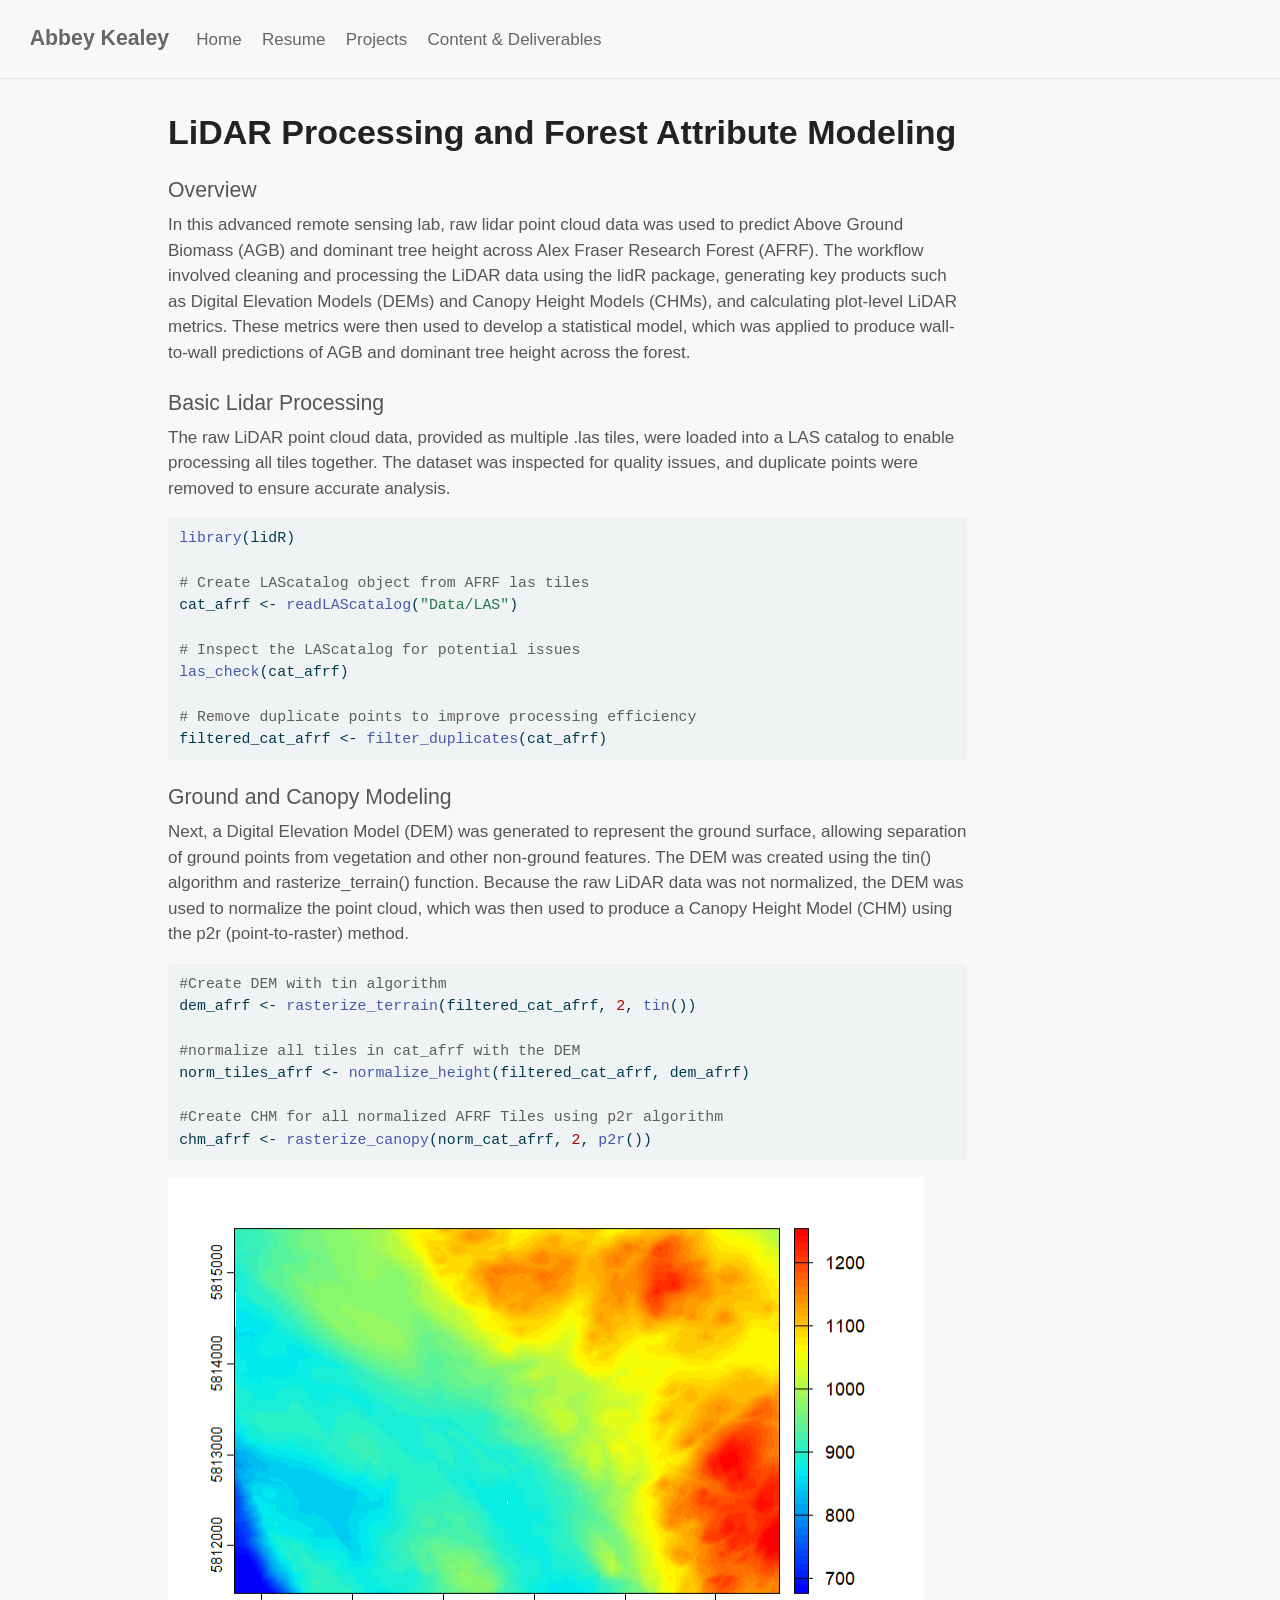
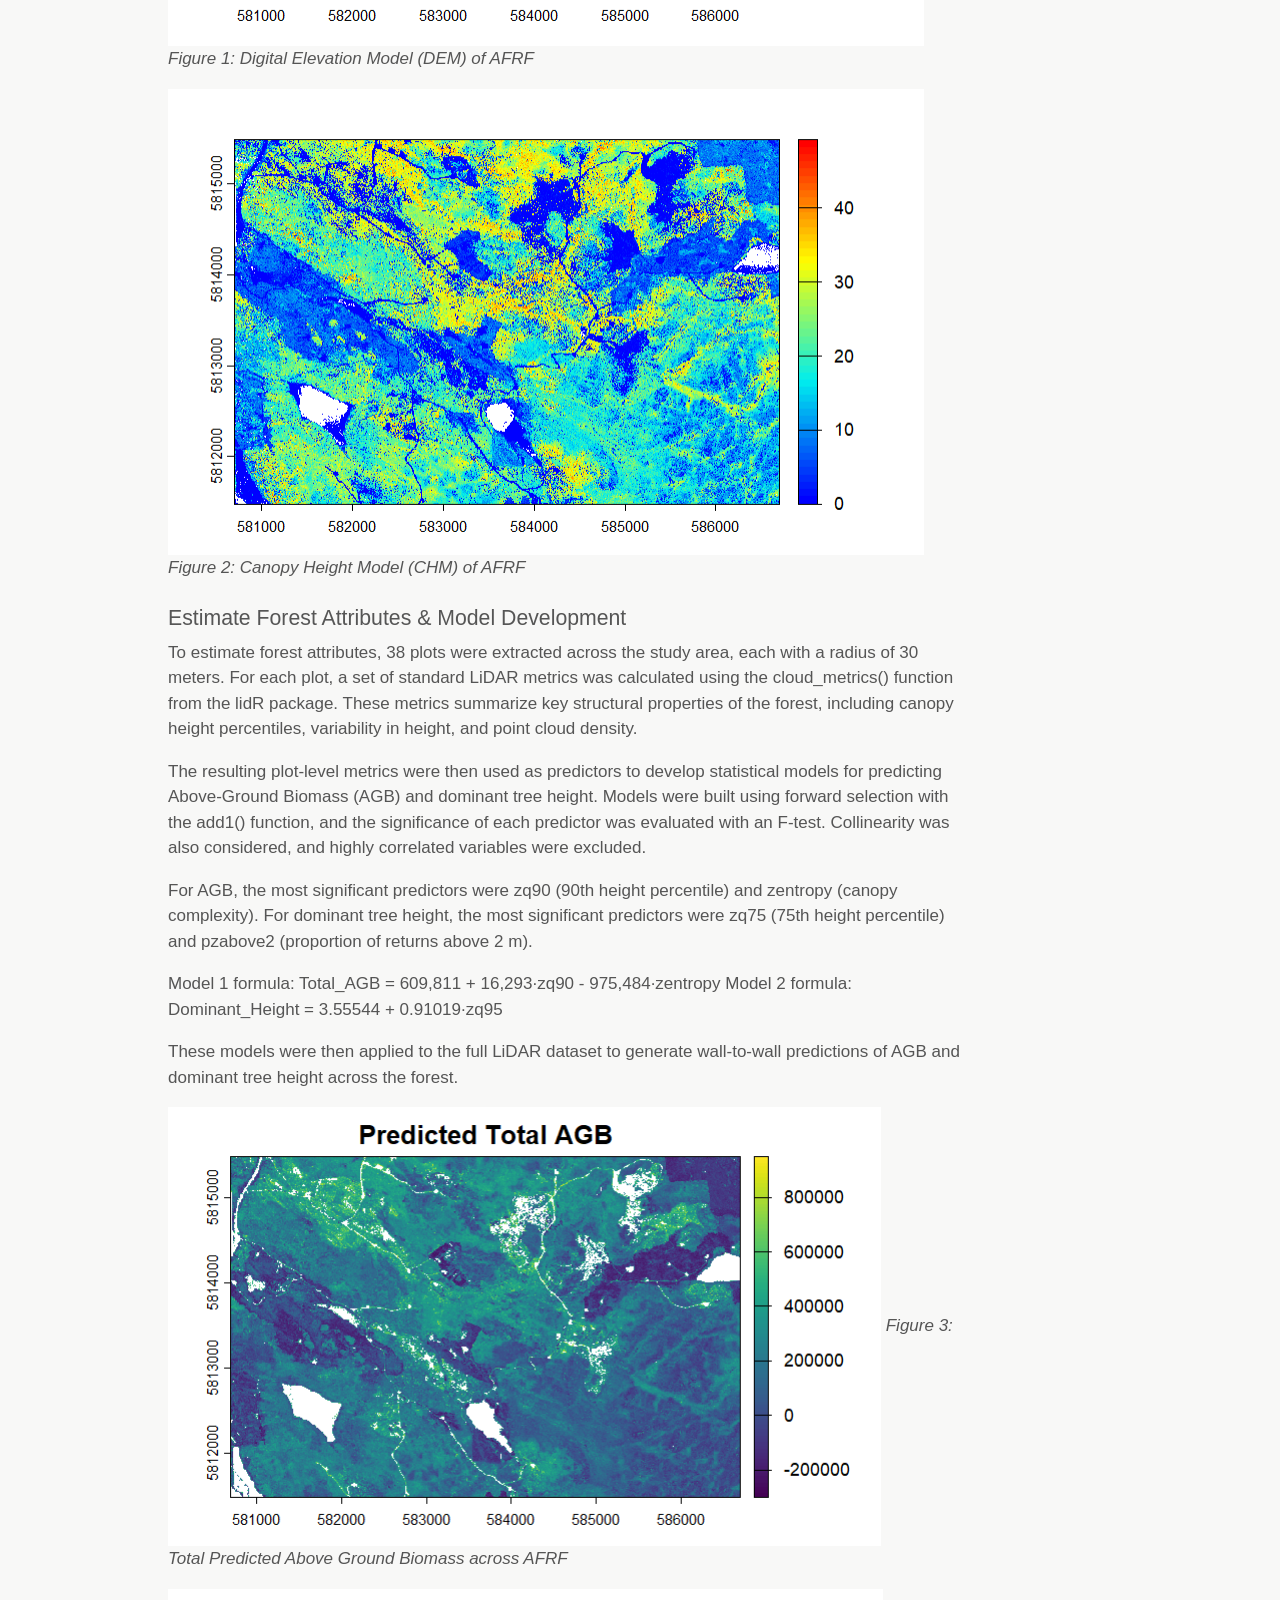
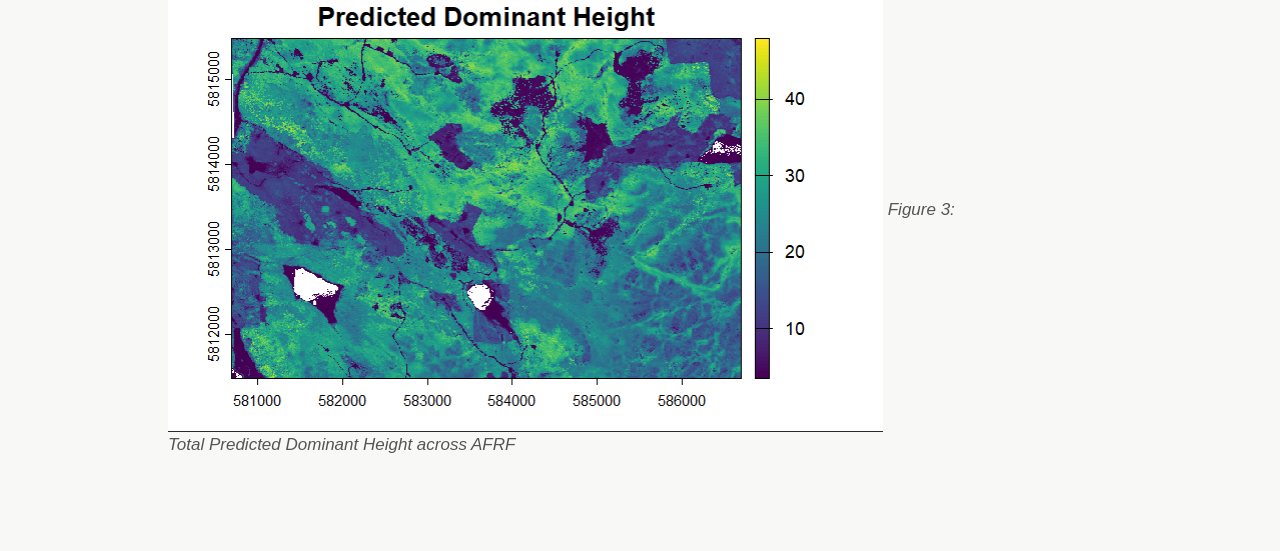
==== Assignment1.html @ ece25108 "projects and main page changes to projects and main pages" ====
<!DOCTYPE html>
<html xmlns="http://www.w3.org/1999/xhtml" lang="en" xml:lang="en"><head>

<meta charset="utf-8">
<meta name="generator" content="quarto-1.7.32">

<meta name="viewport" content="width=device-width, initial-scale=1.0, user-scalable=yes">


<title>LiDAR Processing and Forest Attribute Modeling – Abbey Kealey</title>
<style>
code{white-space: pre-wrap;}
span.smallcaps{font-variant: small-caps;}
div.columns{display: flex; gap: min(4vw, 1.5em);}
div.column{flex: auto; overflow-x: auto;}
div.hanging-indent{margin-left: 1.5em; text-indent: -1.5em;}
ul.task-list{list-style: none;}
ul.task-list li input[type="checkbox"] {
  width: 0.8em;
  margin: 0 0.8em 0.2em -1em; /* quarto-specific, see https://github.com/quarto-dev/quarto-cli/issues/4556 */ 
  vertical-align: middle;
}
/* CSS for syntax highlighting */
html { -webkit-text-size-adjust: 100%; }
pre > code.sourceCode { white-space: pre; position: relative; }
pre > code.sourceCode > span { display: inline-block; line-height: 1.25; }
pre > code.sourceCode > span:empty { height: 1.2em; }
.sourceCode { overflow: visible; }
code.sourceCode > span { color: inherit; text-decoration: inherit; }
div.sourceCode { margin: 1em 0; }
pre.sourceCode { margin: 0; }
@media screen {
div.sourceCode { overflow: auto; }
}
@media print {
pre > code.sourceCode { white-space: pre-wrap; }
pre > code.sourceCode > span { text-indent: -5em; padding-left: 5em; }
}
pre.numberSource code
  { counter-reset: source-line 0; }
pre.numberSource code > span
  { position: relative; left: -4em; counter-increment: source-line; }
pre.numberSource code > span > a:first-child::before
  { content: counter(source-line);
    position: relative; left: -1em; text-align: right; vertical-align: baseline;
    border: none; display: inline-block;
    -webkit-touch-callout: none; -webkit-user-select: none;
    -khtml-user-select: none; -moz-user-select: none;
    -ms-user-select: none; user-select: none;
    padding: 0 4px; width: 4em;
  }
pre.numberSource { margin-left: 3em;  padding-left: 4px; }
div.sourceCode
  {   }
@media screen {
pre > code.sourceCode > span > a:first-child::before { text-decoration: underline; }
}
</style>


<script src="site_libs/quarto-nav/quarto-nav.js"></script>
<script src="site_libs/quarto-nav/headroom.min.js"></script>
<script src="site_libs/clipboard/clipboard.min.js"></script>
<script src="site_libs/quarto-search/autocomplete.umd.js"></script>
<script src="site_libs/quarto-search/fuse.min.js"></script>
<script src="site_libs/quarto-search/quarto-search.js"></script>
<meta name="quarto:offset" content="./">
<script src="site_libs/quarto-html/quarto.js" type="module"></script>
<script src="site_libs/quarto-html/tabsets/tabsets.js" type="module"></script>
<script src="site_libs/quarto-html/popper.min.js"></script>
<script src="site_libs/quarto-html/tippy.umd.min.js"></script>
<script src="site_libs/quarto-html/anchor.min.js"></script>
<link href="site_libs/quarto-html/tippy.css" rel="stylesheet">
<link href="site_libs/quarto-html/quarto-syntax-highlighting-37eea08aefeeee20ff55810ff984fec1.css" rel="stylesheet" id="quarto-text-highlighting-styles">
<script src="site_libs/bootstrap/bootstrap.min.js"></script>
<link href="site_libs/bootstrap/bootstrap-icons.css" rel="stylesheet">
<link href="site_libs/bootstrap/bootstrap-cc63fce9873912f1bbbccf05079cc9ea.min.css" rel="stylesheet" append-hash="true" id="quarto-bootstrap" data-mode="light">
<script id="quarto-search-options" type="application/json">{
  "location": "navbar",
  "copy-button": false,
  "collapse-after": 3,
  "panel-placement": "end",
  "type": "overlay",
  "limit": 50,
  "keyboard-shortcut": [
    "f",
    "/",
    "s"
  ],
  "show-item-context": false,
  "language": {
    "search-no-results-text": "No results",
    "search-matching-documents-text": "matching documents",
    "search-copy-link-title": "Copy link to search",
    "search-hide-matches-text": "Hide additional matches",
    "search-more-match-text": "more match in this document",
    "search-more-matches-text": "more matches in this document",
    "search-clear-button-title": "Clear",
    "search-text-placeholder": "",
    "search-detached-cancel-button-title": "Cancel",
    "search-submit-button-title": "Submit",
    "search-label": "Search"
  }
}</script>


<link rel="stylesheet" href="styles.css">
</head>

<body class="nav-fixed quarto-light">

<div id="quarto-search-results"></div>
  <header id="quarto-header" class="headroom fixed-top">
    <nav class="navbar navbar-expand-lg " data-bs-theme="dark">
      <div class="navbar-container container-fluid">
      <div class="navbar-brand-container mx-auto">
    <a class="navbar-brand" href="./index.html">
    <span class="navbar-title">Abbey Kealey</span>
    </a>
  </div>
            <div id="quarto-search" class="" title="Search"></div>
          <button class="navbar-toggler" type="button" data-bs-toggle="collapse" data-bs-target="#navbarCollapse" aria-controls="navbarCollapse" role="menu" aria-expanded="false" aria-label="Toggle navigation" onclick="if (window.quartoToggleHeadroom) { window.quartoToggleHeadroom(); }">
  <span class="navbar-toggler-icon"></span>
</button>
          <div class="collapse navbar-collapse" id="navbarCollapse">
            <ul class="navbar-nav navbar-nav-scroll me-auto">
  <li class="nav-item">
    <a class="nav-link" href="./index.html"> 
<span class="menu-text">Home</span></a>
  </li>  
  <li class="nav-item">
    <a class="nav-link" href="./resume.html"> 
<span class="menu-text">Resume</span></a>
  </li>  
  <li class="nav-item">
    <a class="nav-link" href="./Projects.html"> 
<span class="menu-text">Projects</span></a>
  </li>  
  <li class="nav-item">
    <a class="nav-link" href="./content.html"> 
<span class="menu-text">Content &amp; Deliverables</span></a>
  </li>  
</ul>
          </div> <!-- /navcollapse -->
            <div class="quarto-navbar-tools">
</div>
      </div> <!-- /container-fluid -->
    </nav>
</header>
<!-- content -->
<div id="quarto-content" class="quarto-container page-columns page-rows-contents page-layout-article page-navbar">
<!-- sidebar -->
<!-- margin-sidebar -->
    <div id="quarto-margin-sidebar" class="sidebar margin-sidebar zindex-bottom">
        
    </div>
<!-- main -->
<main class="content" id="quarto-document-content">

<header id="title-block-header" class="quarto-title-block default">
<div class="quarto-title">
<h1 class="title">LiDAR Processing and Forest Attribute Modeling</h1>
</div>



<div class="quarto-title-meta">

    
  
    
  </div>
  


</header>


<section id="overview" class="level4">
<h4 class="anchored" data-anchor-id="overview">Overview</h4>
<p>In this advanced remote sensing lab, raw lidar point cloud data was used to predict Above Ground Biomass (AGB) and dominant tree height across Alex Fraser Research Forest (AFRF). The workflow involved cleaning and processing the LiDAR data using the lidR package, generating key products such as Digital Elevation Models (DEMs) and Canopy Height Models (CHMs), and calculating plot-level LiDAR metrics. These metrics were then used to develop a statistical model, which was applied to produce wall-to-wall predictions of AGB and dominant tree height across the forest.</p>
</section>
<section id="basic-lidar-processing" class="level4">
<h4 class="anchored" data-anchor-id="basic-lidar-processing">Basic Lidar Processing</h4>
<p>The raw LiDAR point cloud data, provided as multiple .las tiles, were loaded into a LAS catalog to enable processing all tiles together. The dataset was inspected for quality issues, and duplicate points were removed to ensure accurate analysis.</p>
<div class="cell">
<div class="sourceCode cell-code" id="cb1"><pre class="sourceCode r code-with-copy"><code class="sourceCode r"><span id="cb1-1"><a href="#cb1-1" aria-hidden="true" tabindex="-1"></a><span class="fu">library</span>(lidR)</span>
<span id="cb1-2"><a href="#cb1-2" aria-hidden="true" tabindex="-1"></a></span>
<span id="cb1-3"><a href="#cb1-3" aria-hidden="true" tabindex="-1"></a><span class="co"># Create LAScatalog object from AFRF las tiles</span></span>
<span id="cb1-4"><a href="#cb1-4" aria-hidden="true" tabindex="-1"></a>cat_afrf <span class="ot">&lt;-</span> <span class="fu">readLAScatalog</span>(<span class="st">"Data/LAS"</span>)</span>
<span id="cb1-5"><a href="#cb1-5" aria-hidden="true" tabindex="-1"></a></span>
<span id="cb1-6"><a href="#cb1-6" aria-hidden="true" tabindex="-1"></a><span class="co"># Inspect the LAScatalog for potential issues</span></span>
<span id="cb1-7"><a href="#cb1-7" aria-hidden="true" tabindex="-1"></a><span class="fu">las_check</span>(cat_afrf)</span>
<span id="cb1-8"><a href="#cb1-8" aria-hidden="true" tabindex="-1"></a></span>
<span id="cb1-9"><a href="#cb1-9" aria-hidden="true" tabindex="-1"></a><span class="co"># Remove duplicate points to improve processing efficiency</span></span>
<span id="cb1-10"><a href="#cb1-10" aria-hidden="true" tabindex="-1"></a>filtered_cat_afrf <span class="ot">&lt;-</span> <span class="fu">filter_duplicates</span>(cat_afrf)</span></code><button title="Copy to Clipboard" class="code-copy-button"><i class="bi"></i></button></pre></div>
</div>
</section>
<section id="ground-and-canopy-modeling" class="level4">
<h4 class="anchored" data-anchor-id="ground-and-canopy-modeling">Ground and Canopy Modeling</h4>
<p>Next, a Digital Elevation Model (DEM) was generated to represent the ground surface, allowing separation of ground points from vegetation and other non-ground features. The DEM was created using the tin() algorithm and rasterize_terrain() function. Because the raw LiDAR data was not normalized, the DEM was used to normalize the point cloud, which was then used to produce a Canopy Height Model (CHM) using the p2r (point-to-raster) method.</p>
<div class="cell">
<div class="sourceCode cell-code" id="cb2"><pre class="sourceCode r code-with-copy"><code class="sourceCode r"><span id="cb2-1"><a href="#cb2-1" aria-hidden="true" tabindex="-1"></a><span class="co">#Create DEM with tin algorithm</span></span>
<span id="cb2-2"><a href="#cb2-2" aria-hidden="true" tabindex="-1"></a>dem_afrf <span class="ot">&lt;-</span> <span class="fu">rasterize_terrain</span>(filtered_cat_afrf, <span class="dv">2</span>, <span class="fu">tin</span>())</span>
<span id="cb2-3"><a href="#cb2-3" aria-hidden="true" tabindex="-1"></a></span>
<span id="cb2-4"><a href="#cb2-4" aria-hidden="true" tabindex="-1"></a><span class="co">#normalize all tiles in cat_afrf with the DEM </span></span>
<span id="cb2-5"><a href="#cb2-5" aria-hidden="true" tabindex="-1"></a>norm_tiles_afrf <span class="ot">&lt;-</span> <span class="fu">normalize_height</span>(filtered_cat_afrf, dem_afrf)</span>
<span id="cb2-6"><a href="#cb2-6" aria-hidden="true" tabindex="-1"></a></span>
<span id="cb2-7"><a href="#cb2-7" aria-hidden="true" tabindex="-1"></a><span class="co">#Create CHM for all normalized AFRF Tiles using p2r algorithm</span></span>
<span id="cb2-8"><a href="#cb2-8" aria-hidden="true" tabindex="-1"></a>chm_afrf <span class="ot">&lt;-</span> <span class="fu">rasterize_canopy</span>(norm_cat_afrf, <span class="dv">2</span>, <span class="fu">p2r</span>()) </span></code><button title="Copy to Clipboard" class="code-copy-button"><i class="bi"></i></button></pre></div>
</div>
<p><img src="images/DEM_plot.png" class="img-fluid" alt="DEM of AFRF"> <em>Figure 1: Digital Elevation Model (DEM) of AFRF</em></p>
<p><img src="images/CHM_plot.png" class="img-fluid" alt="CHM of AFRF"> <em>Figure 2: Canopy Height Model (CHM) of AFRF</em></p>
</section>
<section id="estimate-forest-attributes-model-development" class="level4">
<h4 class="anchored" data-anchor-id="estimate-forest-attributes-model-development">Estimate Forest Attributes &amp; Model Development</h4>
<p>To estimate forest attributes, 38 plots were extracted across the study area, each with a radius of 30 meters. For each plot, a set of standard LiDAR metrics was calculated using the cloud_metrics() function from the lidR package. These metrics summarize key structural properties of the forest, including canopy height percentiles, variability in height, and point cloud density.</p>
<p>The resulting plot-level metrics were then used as predictors to develop statistical models for predicting Above-Ground Biomass (AGB) and dominant tree height. Models were built using forward selection with the add1() function, and the significance of each predictor was evaluated with an F-test. Collinearity was also considered, and highly correlated variables were excluded.</p>
<p>For AGB, the most significant predictors were zq90 (90th height percentile) and zentropy (canopy complexity). For dominant tree height, the most significant predictors were zq75 (75th height percentile) and pzabove2 (proportion of returns above 2 m).</p>
<p>Model 1 formula: Total_AGB = 609,811 + 16,293·zq90 - 975,484·zentropy Model 2 formula: Dominant_Height = 3.55544 + 0.91019·zq95</p>
<p>These models were then applied to the full LiDAR dataset to generate wall-to-wall predictions of AGB and dominant tree height across the forest.</p>
<p><img src="images/AGB.png" class="img-fluid"> <em>Figure 3: Total Predicted Above Ground Biomass across AFRF</em></p>
<p><img src="images/DH.png" class="img-fluid"> <em>Figure 3: Total Predicted Dominant Height across AFRF</em></p>


</section>

</main> <!-- /main -->
<script id="quarto-html-after-body" type="application/javascript">
  window.document.addEventListener("DOMContentLoaded", function (event) {
    const icon = "";
    const anchorJS = new window.AnchorJS();
    anchorJS.options = {
      placement: 'right',
      icon: icon
    };
    anchorJS.add('.anchored');
    const isCodeAnnotation = (el) => {
      for (const clz of el.classList) {
        if (clz.startsWith('code-annotation-')) {                     
          return true;
        }
      }
      return false;
    }
    const onCopySuccess = function(e) {
      // button target
      const button = e.trigger;
      // don't keep focus
      button.blur();
      // flash "checked"
      button.classList.add('code-copy-button-checked');
      var currentTitle = button.getAttribute("title");
      button.setAttribute("title", "Copied!");
      let tooltip;
      if (window.bootstrap) {
        button.setAttribute("data-bs-toggle", "tooltip");
        button.setAttribute("data-bs-placement", "left");
        button.setAttribute("data-bs-title", "Copied!");
        tooltip = new bootstrap.Tooltip(button, 
          { trigger: "manual", 
            customClass: "code-copy-button-tooltip",
            offset: [0, -8]});
        tooltip.show();    
      }
      setTimeout(function() {
        if (tooltip) {
          tooltip.hide();
          button.removeAttribute("data-bs-title");
          button.removeAttribute("data-bs-toggle");
          button.removeAttribute("data-bs-placement");
        }
        button.setAttribute("title", currentTitle);
        button.classList.remove('code-copy-button-checked');
      }, 1000);
      // clear code selection
      e.clearSelection();
    }
    const getTextToCopy = function(trigger) {
        const codeEl = trigger.previousElementSibling.cloneNode(true);
        for (const childEl of codeEl.children) {
          if (isCodeAnnotation(childEl)) {
            childEl.remove();
          }
        }
        return codeEl.innerText;
    }
    const clipboard = new window.ClipboardJS('.code-copy-button:not([data-in-quarto-modal])', {
      text: getTextToCopy
    });
    clipboard.on('success', onCopySuccess);
    if (window.document.getElementById('quarto-embedded-source-code-modal')) {
      const clipboardModal = new window.ClipboardJS('.code-copy-button[data-in-quarto-modal]', {
        text: getTextToCopy,
        container: window.document.getElementById('quarto-embedded-source-code-modal')
      });
      clipboardModal.on('success', onCopySuccess);
    }
      var localhostRegex = new RegExp(/^(?:http|https):\/\/localhost\:?[0-9]*\//);
      var mailtoRegex = new RegExp(/^mailto:/);
        var filterRegex = new RegExp('/' + window.location.host + '/');
      var isInternal = (href) => {
          return filterRegex.test(href) || localhostRegex.test(href) || mailtoRegex.test(href);
      }
      // Inspect non-navigation links and adorn them if external
     var links = window.document.querySelectorAll('a[href]:not(.nav-link):not(.navbar-brand):not(.toc-action):not(.sidebar-link):not(.sidebar-item-toggle):not(.pagination-link):not(.no-external):not([aria-hidden]):not(.dropdown-item):not(.quarto-navigation-tool):not(.about-link)');
      for (var i=0; i<links.length; i++) {
        const link = links[i];
        if (!isInternal(link.href)) {
          // undo the damage that might have been done by quarto-nav.js in the case of
          // links that we want to consider external
          if (link.dataset.originalHref !== undefined) {
            link.href = link.dataset.originalHref;
          }
        }
      }
    function tippyHover(el, contentFn, onTriggerFn, onUntriggerFn) {
      const config = {
        allowHTML: true,
        maxWidth: 500,
        delay: 100,
        arrow: false,
        appendTo: function(el) {
            return el.parentElement;
        },
        interactive: true,
        interactiveBorder: 10,
        theme: 'quarto',
        placement: 'bottom-start',
      };
      if (contentFn) {
        config.content = contentFn;
      }
      if (onTriggerFn) {
        config.onTrigger = onTriggerFn;
      }
      if (onUntriggerFn) {
        config.onUntrigger = onUntriggerFn;
      }
      window.tippy(el, config); 
    }
    const noterefs = window.document.querySelectorAll('a[role="doc-noteref"]');
    for (var i=0; i<noterefs.length; i++) {
      const ref = noterefs[i];
      tippyHover(ref, function() {
        // use id or data attribute instead here
        let href = ref.getAttribute('data-footnote-href') || ref.getAttribute('href');
        try { href = new URL(href).hash; } catch {}
        const id = href.replace(/^#\/?/, "");
        const note = window.document.getElementById(id);
        if (note) {
          return note.innerHTML;
        } else {
          return "";
        }
      });
    }
    const xrefs = window.document.querySelectorAll('a.quarto-xref');
    const processXRef = (id, note) => {
      // Strip column container classes
      const stripColumnClz = (el) => {
        el.classList.remove("page-full", "page-columns");
        if (el.children) {
          for (const child of el.children) {
            stripColumnClz(child);
          }
        }
      }
      stripColumnClz(note)
      if (id === null || id.startsWith('sec-')) {
        // Special case sections, only their first couple elements
        const container = document.createElement("div");
        if (note.children && note.children.length > 2) {
          container.appendChild(note.children[0].cloneNode(true));
          for (let i = 1; i < note.children.length; i++) {
            const child = note.children[i];
            if (child.tagName === "P" && child.innerText === "") {
              continue;
            } else {
              container.appendChild(child.cloneNode(true));
              break;
            }
          }
          if (window.Quarto?.typesetMath) {
            window.Quarto.typesetMath(container);
          }
          return container.innerHTML
        } else {
          if (window.Quarto?.typesetMath) {
            window.Quarto.typesetMath(note);
          }
          return note.innerHTML;
        }
      } else {
        // Remove any anchor links if they are present
        const anchorLink = note.querySelector('a.anchorjs-link');
        if (anchorLink) {
          anchorLink.remove();
        }
        if (window.Quarto?.typesetMath) {
          window.Quarto.typesetMath(note);
        }
        if (note.classList.contains("callout")) {
          return note.outerHTML;
        } else {
          return note.innerHTML;
        }
      }
    }
    for (var i=0; i<xrefs.length; i++) {
      const xref = xrefs[i];
      tippyHover(xref, undefined, function(instance) {
        instance.disable();
        let url = xref.getAttribute('href');
        let hash = undefined; 
        if (url.startsWith('#')) {
          hash = url;
        } else {
          try { hash = new URL(url).hash; } catch {}
        }
        if (hash) {
          const id = hash.replace(/^#\/?/, "");
          const note = window.document.getElementById(id);
          if (note !== null) {
            try {
              const html = processXRef(id, note.cloneNode(true));
              instance.setContent(html);
            } finally {
              instance.enable();
              instance.show();
            }
          } else {
            // See if we can fetch this
            fetch(url.split('#')[0])
            .then(res => res.text())
            .then(html => {
              const parser = new DOMParser();
              const htmlDoc = parser.parseFromString(html, "text/html");
              const note = htmlDoc.getElementById(id);
              if (note !== null) {
                const html = processXRef(id, note);
                instance.setContent(html);
              } 
            }).finally(() => {
              instance.enable();
              instance.show();
            });
          }
        } else {
          // See if we can fetch a full url (with no hash to target)
          // This is a special case and we should probably do some content thinning / targeting
          fetch(url)
          .then(res => res.text())
          .then(html => {
            const parser = new DOMParser();
            const htmlDoc = parser.parseFromString(html, "text/html");
            const note = htmlDoc.querySelector('main.content');
            if (note !== null) {
              // This should only happen for chapter cross references
              // (since there is no id in the URL)
              // remove the first header
              if (note.children.length > 0 && note.children[0].tagName === "HEADER") {
                note.children[0].remove();
              }
              const html = processXRef(null, note);
              instance.setContent(html);
            } 
          }).finally(() => {
            instance.enable();
            instance.show();
          });
        }
      }, function(instance) {
      });
    }
        let selectedAnnoteEl;
        const selectorForAnnotation = ( cell, annotation) => {
          let cellAttr = 'data-code-cell="' + cell + '"';
          let lineAttr = 'data-code-annotation="' +  annotation + '"';
          const selector = 'span[' + cellAttr + '][' + lineAttr + ']';
          return selector;
        }
        const selectCodeLines = (annoteEl) => {
          const doc = window.document;
          const targetCell = annoteEl.getAttribute("data-target-cell");
          const targetAnnotation = annoteEl.getAttribute("data-target-annotation");
          const annoteSpan = window.document.querySelector(selectorForAnnotation(targetCell, targetAnnotation));
          const lines = annoteSpan.getAttribute("data-code-lines").split(",");
          const lineIds = lines.map((line) => {
            return targetCell + "-" + line;
          })
          let top = null;
          let height = null;
          let parent = null;
          if (lineIds.length > 0) {
              //compute the position of the single el (top and bottom and make a div)
              const el = window.document.getElementById(lineIds[0]);
              top = el.offsetTop;
              height = el.offsetHeight;
              parent = el.parentElement.parentElement;
            if (lineIds.length > 1) {
              const lastEl = window.document.getElementById(lineIds[lineIds.length - 1]);
              const bottom = lastEl.offsetTop + lastEl.offsetHeight;
              height = bottom - top;
            }
            if (top !== null && height !== null && parent !== null) {
              // cook up a div (if necessary) and position it 
              let div = window.document.getElementById("code-annotation-line-highlight");
              if (div === null) {
                div = window.document.createElement("div");
                div.setAttribute("id", "code-annotation-line-highlight");
                div.style.position = 'absolute';
                parent.appendChild(div);
              }
              div.style.top = top - 2 + "px";
              div.style.height = height + 4 + "px";
              div.style.left = 0;
              let gutterDiv = window.document.getElementById("code-annotation-line-highlight-gutter");
              if (gutterDiv === null) {
                gutterDiv = window.document.createElement("div");
                gutterDiv.setAttribute("id", "code-annotation-line-highlight-gutter");
                gutterDiv.style.position = 'absolute';
                const codeCell = window.document.getElementById(targetCell);
                const gutter = codeCell.querySelector('.code-annotation-gutter');
                gutter.appendChild(gutterDiv);
              }
              gutterDiv.style.top = top - 2 + "px";
              gutterDiv.style.height = height + 4 + "px";
            }
            selectedAnnoteEl = annoteEl;
          }
        };
        const unselectCodeLines = () => {
          const elementsIds = ["code-annotation-line-highlight", "code-annotation-line-highlight-gutter"];
          elementsIds.forEach((elId) => {
            const div = window.document.getElementById(elId);
            if (div) {
              div.remove();
            }
          });
          selectedAnnoteEl = undefined;
        };
          // Handle positioning of the toggle
      window.addEventListener(
        "resize",
        throttle(() => {
          elRect = undefined;
          if (selectedAnnoteEl) {
            selectCodeLines(selectedAnnoteEl);
          }
        }, 10)
      );
      function throttle(fn, ms) {
      let throttle = false;
      let timer;
        return (...args) => {
          if(!throttle) { // first call gets through
              fn.apply(this, args);
              throttle = true;
          } else { // all the others get throttled
              if(timer) clearTimeout(timer); // cancel #2
              timer = setTimeout(() => {
                fn.apply(this, args);
                timer = throttle = false;
              }, ms);
          }
        };
      }
        // Attach click handler to the DT
        const annoteDls = window.document.querySelectorAll('dt[data-target-cell]');
        for (const annoteDlNode of annoteDls) {
          annoteDlNode.addEventListener('click', (event) => {
            const clickedEl = event.target;
            if (clickedEl !== selectedAnnoteEl) {
              unselectCodeLines();
              const activeEl = window.document.querySelector('dt[data-target-cell].code-annotation-active');
              if (activeEl) {
                activeEl.classList.remove('code-annotation-active');
              }
              selectCodeLines(clickedEl);
              clickedEl.classList.add('code-annotation-active');
            } else {
              // Unselect the line
              unselectCodeLines();
              clickedEl.classList.remove('code-annotation-active');
            }
          });
        }
    const findCites = (el) => {
      const parentEl = el.parentElement;
      if (parentEl) {
        const cites = parentEl.dataset.cites;
        if (cites) {
          return {
            el,
            cites: cites.split(' ')
          };
        } else {
          return findCites(el.parentElement)
        }
      } else {
        return undefined;
      }
    };
    var bibliorefs = window.document.querySelectorAll('a[role="doc-biblioref"]');
    for (var i=0; i<bibliorefs.length; i++) {
      const ref = bibliorefs[i];
      const citeInfo = findCites(ref);
      if (citeInfo) {
        tippyHover(citeInfo.el, function() {
          var popup = window.document.createElement('div');
          citeInfo.cites.forEach(function(cite) {
            var citeDiv = window.document.createElement('div');
            citeDiv.classList.add('hanging-indent');
            citeDiv.classList.add('csl-entry');
            var biblioDiv = window.document.getElementById('ref-' + cite);
            if (biblioDiv) {
              citeDiv.innerHTML = biblioDiv.innerHTML;
            }
            popup.appendChild(citeDiv);
          });
          return popup.innerHTML;
        });
      }
    }
  });
  </script>
</div> <!-- /content -->




</body></html>
---- site_libs/quarto-html/quarto-syntax-highlighting-37eea08aefeeee20ff55810ff984fec1.css ----
/* quarto syntax highlight colors */
:root {
  --quarto-hl-ot-color: #003B4F;
  --quarto-hl-at-color: #657422;
  --quarto-hl-ss-color: #20794D;
  --quarto-hl-an-color: #5E5E5E;
  --quarto-hl-fu-color: #4758AB;
  --quarto-hl-st-color: #20794D;
  --quarto-hl-cf-color: #003B4F;
  --quarto-hl-op-color: #5E5E5E;
  --quarto-hl-er-color: #AD0000;
  --quarto-hl-bn-color: #AD0000;
  --quarto-hl-al-color: #AD0000;
  --quarto-hl-va-color: #111111;
  --quarto-hl-bu-color: inherit;
  --quarto-hl-ex-color: inherit;
  --quarto-hl-pp-color: #AD0000;
  --quarto-hl-in-color: #5E5E5E;
  --quarto-hl-vs-color: #20794D;
  --quarto-hl-wa-color: #5E5E5E;
  --quarto-hl-do-color: #5E5E5E;
  --quarto-hl-im-color: #00769E;
  --quarto-hl-ch-color: #20794D;
  --quarto-hl-dt-color: #AD0000;
  --quarto-hl-fl-color: #AD0000;
  --quarto-hl-co-color: #5E5E5E;
  --quarto-hl-cv-color: #5E5E5E;
  --quarto-hl-cn-color: #8f5902;
  --quarto-hl-sc-color: #5E5E5E;
  --quarto-hl-dv-color: #AD0000;
  --quarto-hl-kw-color: #003B4F;
}

/* other quarto variables */
:root {
  --quarto-font-monospace: SFMono-Regular, Menlo, Monaco, Consolas, "Liberation Mono", "Courier New", monospace;
}

/* syntax highlight based on Pandoc's rules */
pre > code.sourceCode > span {
  color: #003B4F;
}

code.sourceCode > span {
  color: #003B4F;
}

div.sourceCode,
div.sourceCode pre.sourceCode {
  color: #003B4F;
}

/* Normal */
code span {
  color: #003B4F;
}

/* Alert */
code span.al {
  color: #AD0000;
  font-style: inherit;
}

/* Annotation */
code span.an {
  color: #5E5E5E;
  font-style: inherit;
}

/* Attribute */
code span.at {
  color: #657422;
  font-style: inherit;
}

/* BaseN */
code span.bn {
  color: #AD0000;
  font-style: inherit;
}

/* BuiltIn */
code span.bu {
  font-style: inherit;
}

/* ControlFlow */
code span.cf {
  color: #003B4F;
  font-weight: bold;
  font-style: inherit;
}

/* Char */
code span.ch {
  color: #20794D;
  font-style: inherit;
}

/* Constant */
code span.cn {
  color: #8f5902;
  font-style: inherit;
}

/* Comment */
code span.co {
  color: #5E5E5E;
  font-style: inherit;
}

/* CommentVar */
code span.cv {
  color: #5E5E5E;
  font-style: italic;
}

/* Documentation */
code span.do {
  color: #5E5E5E;
  font-style: italic;
}

/* DataType */
code span.dt {
  color: #AD0000;
  font-style: inherit;
}

/* DecVal */
code span.dv {
  color: #AD0000;
  font-style: inherit;
}

/* Error */
code span.er {
  color: #AD0000;
  font-style: inherit;
}

/* Extension */
code span.ex {
  font-style: inherit;
}

/* Float */
code span.fl {
  color: #AD0000;
  font-style: inherit;
}

/* Function */
code span.fu {
  color: #4758AB;
  font-style: inherit;
}

/* Import */
code span.im {
  color: #00769E;
  font-style: inherit;
}

/* Information */
code span.in {
  color: #5E5E5E;
  font-style: inherit;
}

/* Keyword */
code span.kw {
  color: #003B4F;
  font-weight: bold;
  font-style: inherit;
}

/* Operator */
code span.op {
  color: #5E5E5E;
  font-style: inherit;
}

/* Other */
code span.ot {
  color: #003B4F;
  font-style: inherit;
}

/* Preprocessor */
code span.pp {
  color: #AD0000;
  font-style: inherit;
}

/* SpecialChar */
code span.sc {
  color: #5E5E5E;
  font-style: inherit;
}

/* SpecialString */
code span.ss {
  color: #20794D;
  font-style: inherit;
}

/* String */
code span.st {
  color: #20794D;
  font-style: inherit;
}

/* Variable */
code span.va {
  color: #111111;
  font-style: inherit;
}

/* VerbatimString */
code span.vs {
  color: #20794D;
  font-style: inherit;
}

/* Warning */
code span.wa {
  color: #5E5E5E;
  font-style: italic;
}

.prevent-inlining {
  content: "</";
}

/*# sourceMappingURL=27d3d809615f7771493d095567f04340.css.map */
---- styles.css ----
/* ── Colour palette ── */
:root {
  --sage: #5e9470;
  --sage-dark: #4a7a5c;
  --sage-light: #eaf3ee;
}

/* ── Page background & base ── */
body {
  background-color: #f8f8f7;
  font-family: "Inter", "Segoe UI", sans-serif;
  color: #444;
}

/* ── Paragraph & list text ── */
p, li {
  color: #555;
}

/* ── Headings ── */
h1, h2, h3 {
  color: #222;
  font-weight: 600;
}

/* ── Links ── */
a {
  color: var(--sage);
}
a:hover {
  color: var(--sage-dark);
}

/* ── Navbar ── */
.navbar {
  background-color: #f8f8f7;
  border-bottom: 1px solid #e4e4e1;
}
.navbar-brand {
  color: #222 !important;
  font-weight: 600;
}
.navbar a {
  color: #666 !important;
}
.navbar a:hover {
  color: var(--sage) !important;
}
.navbar a.active {
  color: var(--sage) !important;
  font-weight: 500;
}

/* ── Homepage hero ── */
.hero {
  text-align: center;
  margin-top: 60px;
  margin-bottom: 40px;
}

/* ── Circular profile image ── */
.profile-img {
  width: 220px;
  height: 220px;
  object-fit: cover;
  border-radius: 50%;
  border: 4px solid #e4e4e1;
}

/* ── Name styling ── */
.hero h1 {
  margin-top: 20px;
  font-weight: 600;
  color: #222;
}

/* ── Hero links ── */
.hero-links {
  margin-top: 10px;
  font-size: 1.05em;
}
.hero-links a {
  text-decoration: none;
  font-weight: 500;
  color: var(--sage);
}
.hero-links a:hover {
  text-decoration: underline;
  color: var(--sage-dark);
}

/* ── Bio ── */
.bio {
  max-width: 700px;
  margin: 0 auto;
  font-size: 0.95em;
  color: #666;
}
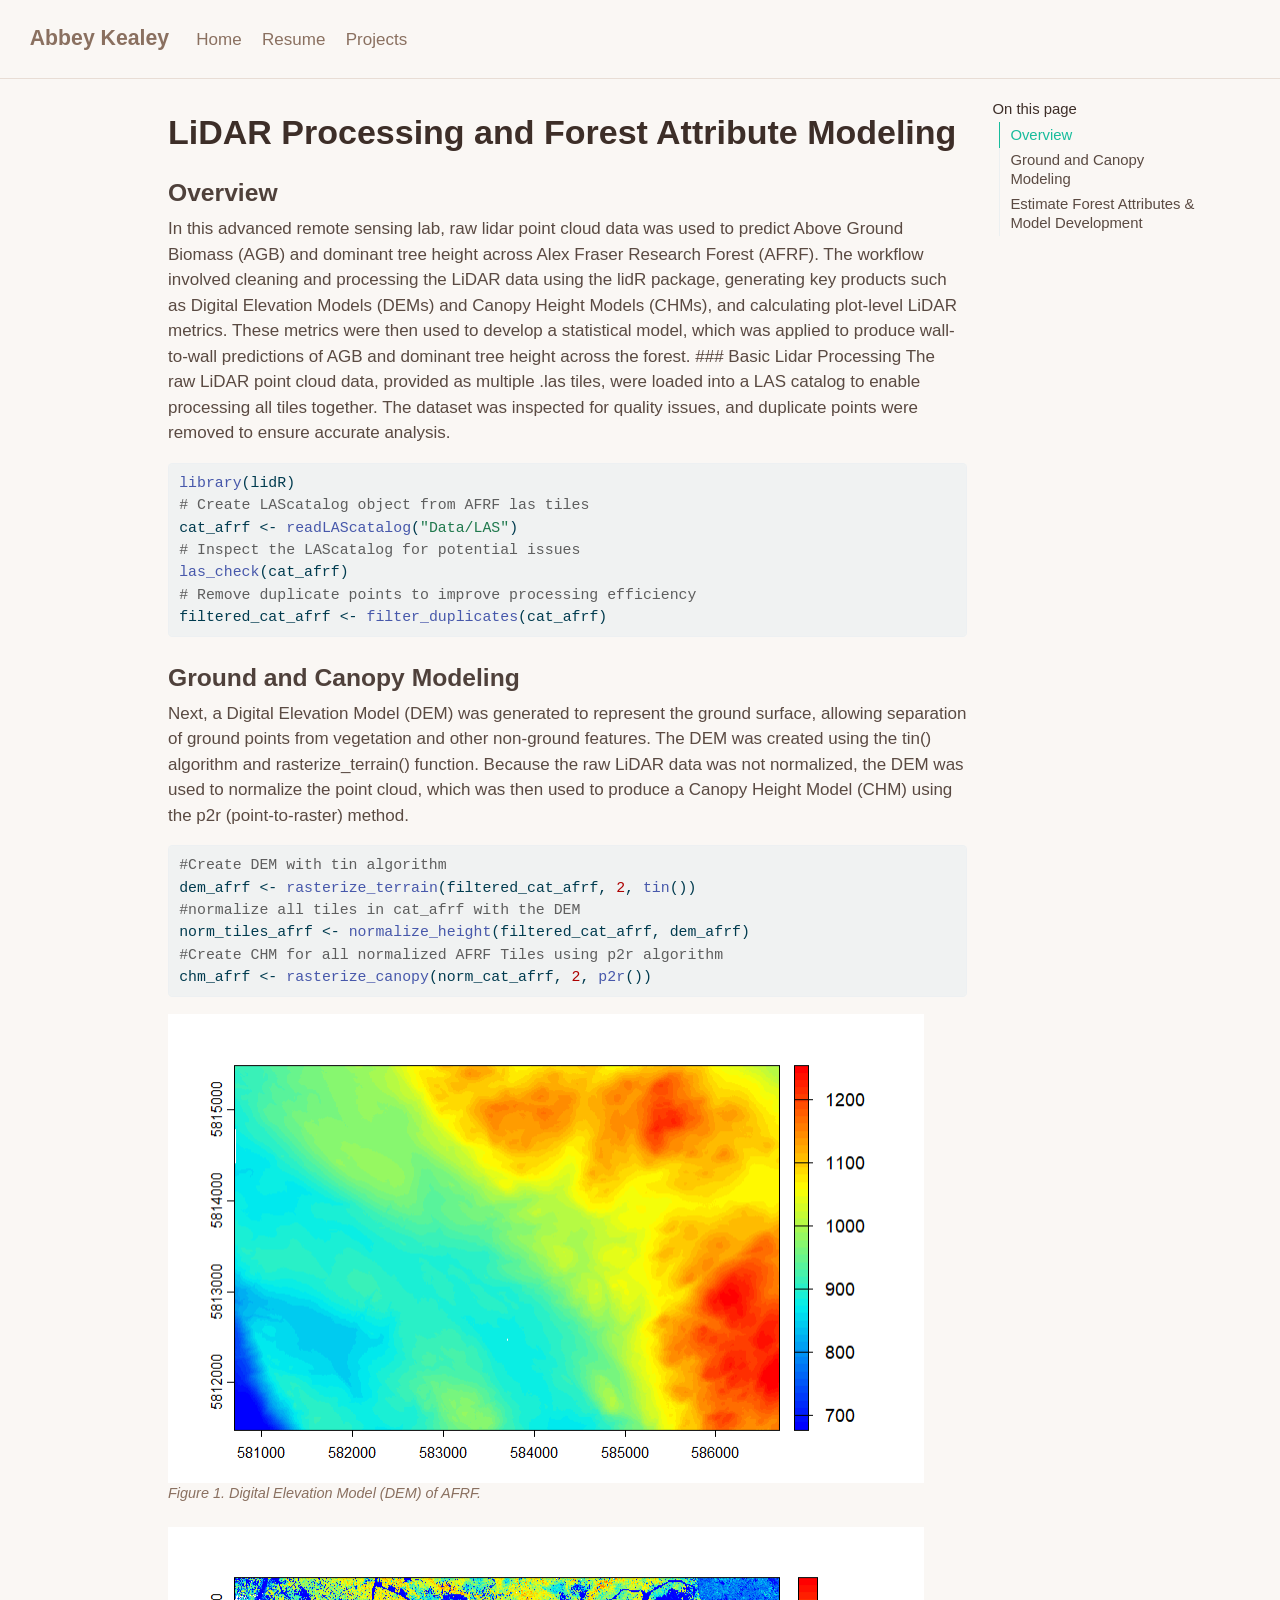
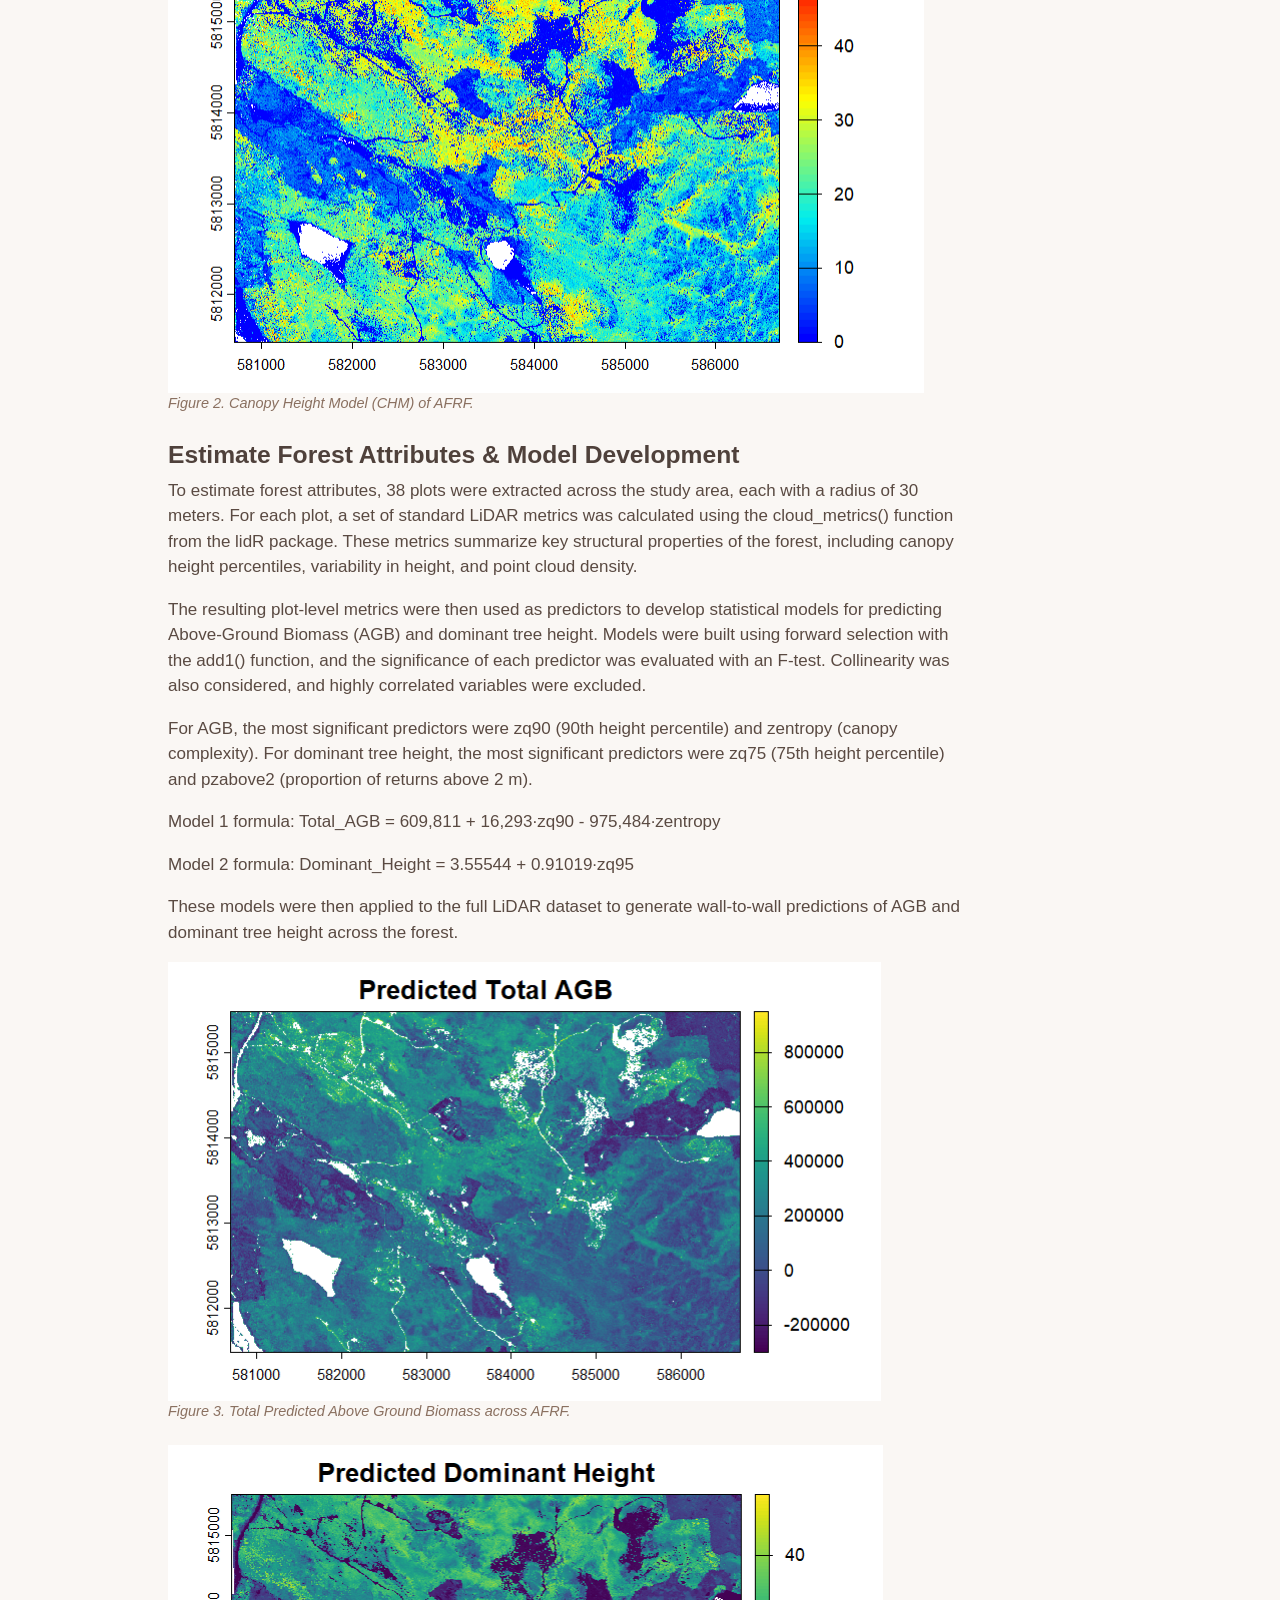
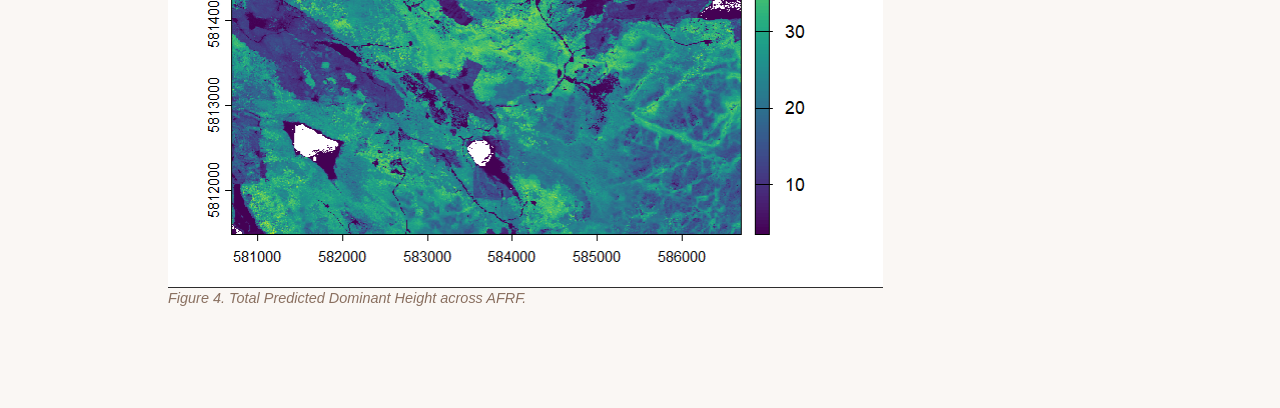
==== commit ab1e142b: "figure caption and font changes figure caption and font changes" ====
--- a/Assignment1.html
+++ b/Assignment1.html
@@ -136,10 +136,6 @@
     <a class="nav-link" href="./Projects.html"> 
 <span class="menu-text">Projects</span></a>
   </li>  
-  <li class="nav-item">
-    <a class="nav-link" href="./content.html"> 
-<span class="menu-text">Content &amp; Deliverables</span></a>
-  </li>  
 </ul>
           </div> <!-- /navcollapse -->
             <div class="quarto-navbar-tools">
@@ -151,8 +147,16 @@
 <div id="quarto-content" class="quarto-container page-columns page-rows-contents page-layout-article page-navbar">
 <!-- sidebar -->
 <!-- margin-sidebar -->
-    <div id="quarto-margin-sidebar" class="sidebar margin-sidebar zindex-bottom">
-        
+    <div id="quarto-margin-sidebar" class="sidebar margin-sidebar">
+        <nav id="TOC" role="doc-toc" class="toc-active">
+    <h2 id="toc-title">On this page</h2>
+   
+  <ul>
+  <li><a href="#overview" id="toc-overview" class="nav-link active" data-scroll-target="#overview">Overview</a></li>
+  <li><a href="#ground-and-canopy-modeling" id="toc-ground-and-canopy-modeling" class="nav-link" data-scroll-target="#ground-and-canopy-modeling">Ground and Canopy Modeling</a></li>
+  <li><a href="#estimate-forest-attributes-model-development" id="toc-estimate-forest-attributes-model-development" class="nav-link" data-scroll-target="#estimate-forest-attributes-model-development">Estimate Forest Attributes &amp; Model Development</a></li>
+  </ul>
+</nav>
     </div>
 <!-- main -->
 <main class="content" id="quarto-document-content">
@@ -176,51 +180,55 @@
 </header>
 
 
-<section id="overview" class="level4">
-<h4 class="anchored" data-anchor-id="overview">Overview</h4>
-<p>In this advanced remote sensing lab, raw lidar point cloud data was used to predict Above Ground Biomass (AGB) and dominant tree height across Alex Fraser Research Forest (AFRF). The workflow involved cleaning and processing the LiDAR data using the lidR package, generating key products such as Digital Elevation Models (DEMs) and Canopy Height Models (CHMs), and calculating plot-level LiDAR metrics. These metrics were then used to develop a statistical model, which was applied to produce wall-to-wall predictions of AGB and dominant tree height across the forest.</p>
-</section>
-<section id="basic-lidar-processing" class="level4">
-<h4 class="anchored" data-anchor-id="basic-lidar-processing">Basic Lidar Processing</h4>
-<p>The raw LiDAR point cloud data, provided as multiple .las tiles, were loaded into a LAS catalog to enable processing all tiles together. The dataset was inspected for quality issues, and duplicate points were removed to ensure accurate analysis.</p>
+<section id="overview" class="level3">
+<h3 class="anchored" data-anchor-id="overview">Overview</h3>
+<p>In this advanced remote sensing lab, raw lidar point cloud data was used to predict Above Ground Biomass (AGB) and dominant tree height across Alex Fraser Research Forest (AFRF). The workflow involved cleaning and processing the LiDAR data using the lidR package, generating key products such as Digital Elevation Models (DEMs) and Canopy Height Models (CHMs), and calculating plot-level LiDAR metrics. These metrics were then used to develop a statistical model, which was applied to produce wall-to-wall predictions of AGB and dominant tree height across the forest. ### Basic Lidar Processing The raw LiDAR point cloud data, provided as multiple .las tiles, were loaded into a LAS catalog to enable processing all tiles together. The dataset was inspected for quality issues, and duplicate points were removed to ensure accurate analysis.</p>
 <div class="cell">
 <div class="sourceCode cell-code" id="cb1"><pre class="sourceCode r code-with-copy"><code class="sourceCode r"><span id="cb1-1"><a href="#cb1-1" aria-hidden="true" tabindex="-1"></a><span class="fu">library</span>(lidR)</span>
-<span id="cb1-2"><a href="#cb1-2" aria-hidden="true" tabindex="-1"></a></span>
-<span id="cb1-3"><a href="#cb1-3" aria-hidden="true" tabindex="-1"></a><span class="co"># Create LAScatalog object from AFRF las tiles</span></span>
-<span id="cb1-4"><a href="#cb1-4" aria-hidden="true" tabindex="-1"></a>cat_afrf <span class="ot">&lt;-</span> <span class="fu">readLAScatalog</span>(<span class="st">"Data/LAS"</span>)</span>
-<span id="cb1-5"><a href="#cb1-5" aria-hidden="true" tabindex="-1"></a></span>
-<span id="cb1-6"><a href="#cb1-6" aria-hidden="true" tabindex="-1"></a><span class="co"># Inspect the LAScatalog for potential issues</span></span>
-<span id="cb1-7"><a href="#cb1-7" aria-hidden="true" tabindex="-1"></a><span class="fu">las_check</span>(cat_afrf)</span>
-<span id="cb1-8"><a href="#cb1-8" aria-hidden="true" tabindex="-1"></a></span>
-<span id="cb1-9"><a href="#cb1-9" aria-hidden="true" tabindex="-1"></a><span class="co"># Remove duplicate points to improve processing efficiency</span></span>
-<span id="cb1-10"><a href="#cb1-10" aria-hidden="true" tabindex="-1"></a>filtered_cat_afrf <span class="ot">&lt;-</span> <span class="fu">filter_duplicates</span>(cat_afrf)</span></code><button title="Copy to Clipboard" class="code-copy-button"><i class="bi"></i></button></pre></div>
+<span id="cb1-2"><a href="#cb1-2" aria-hidden="true" tabindex="-1"></a><span class="co"># Create LAScatalog object from AFRF las tiles</span></span>
+<span id="cb1-3"><a href="#cb1-3" aria-hidden="true" tabindex="-1"></a>cat_afrf <span class="ot">&lt;-</span> <span class="fu">readLAScatalog</span>(<span class="st">"Data/LAS"</span>)</span>
+<span id="cb1-4"><a href="#cb1-4" aria-hidden="true" tabindex="-1"></a><span class="co"># Inspect the LAScatalog for potential issues</span></span>
+<span id="cb1-5"><a href="#cb1-5" aria-hidden="true" tabindex="-1"></a><span class="fu">las_check</span>(cat_afrf)</span>
+<span id="cb1-6"><a href="#cb1-6" aria-hidden="true" tabindex="-1"></a><span class="co"># Remove duplicate points to improve processing efficiency</span></span>
+<span id="cb1-7"><a href="#cb1-7" aria-hidden="true" tabindex="-1"></a>filtered_cat_afrf <span class="ot">&lt;-</span> <span class="fu">filter_duplicates</span>(cat_afrf)</span></code><button title="Copy to Clipboard" class="code-copy-button"><i class="bi"></i></button></pre></div>
 </div>
 </section>
-<section id="ground-and-canopy-modeling" class="level4">
-<h4 class="anchored" data-anchor-id="ground-and-canopy-modeling">Ground and Canopy Modeling</h4>
+<section id="ground-and-canopy-modeling" class="level3">
+<h3 class="anchored" data-anchor-id="ground-and-canopy-modeling">Ground and Canopy Modeling</h3>
 <p>Next, a Digital Elevation Model (DEM) was generated to represent the ground surface, allowing separation of ground points from vegetation and other non-ground features. The DEM was created using the tin() algorithm and rasterize_terrain() function. Because the raw LiDAR data was not normalized, the DEM was used to normalize the point cloud, which was then used to produce a Canopy Height Model (CHM) using the p2r (point-to-raster) method.</p>
 <div class="cell">
 <div class="sourceCode cell-code" id="cb2"><pre class="sourceCode r code-with-copy"><code class="sourceCode r"><span id="cb2-1"><a href="#cb2-1" aria-hidden="true" tabindex="-1"></a><span class="co">#Create DEM with tin algorithm</span></span>
 <span id="cb2-2"><a href="#cb2-2" aria-hidden="true" tabindex="-1"></a>dem_afrf <span class="ot">&lt;-</span> <span class="fu">rasterize_terrain</span>(filtered_cat_afrf, <span class="dv">2</span>, <span class="fu">tin</span>())</span>
-<span id="cb2-3"><a href="#cb2-3" aria-hidden="true" tabindex="-1"></a></span>
-<span id="cb2-4"><a href="#cb2-4" aria-hidden="true" tabindex="-1"></a><span class="co">#normalize all tiles in cat_afrf with the DEM </span></span>
-<span id="cb2-5"><a href="#cb2-5" aria-hidden="true" tabindex="-1"></a>norm_tiles_afrf <span class="ot">&lt;-</span> <span class="fu">normalize_height</span>(filtered_cat_afrf, dem_afrf)</span>
-<span id="cb2-6"><a href="#cb2-6" aria-hidden="true" tabindex="-1"></a></span>
-<span id="cb2-7"><a href="#cb2-7" aria-hidden="true" tabindex="-1"></a><span class="co">#Create CHM for all normalized AFRF Tiles using p2r algorithm</span></span>
-<span id="cb2-8"><a href="#cb2-8" aria-hidden="true" tabindex="-1"></a>chm_afrf <span class="ot">&lt;-</span> <span class="fu">rasterize_canopy</span>(norm_cat_afrf, <span class="dv">2</span>, <span class="fu">p2r</span>()) </span></code><button title="Copy to Clipboard" class="code-copy-button"><i class="bi"></i></button></pre></div>
+<span id="cb2-3"><a href="#cb2-3" aria-hidden="true" tabindex="-1"></a><span class="co">#normalize all tiles in cat_afrf with the DEM </span></span>
+<span id="cb2-4"><a href="#cb2-4" aria-hidden="true" tabindex="-1"></a>norm_tiles_afrf <span class="ot">&lt;-</span> <span class="fu">normalize_height</span>(filtered_cat_afrf, dem_afrf)</span>
+<span id="cb2-5"><a href="#cb2-5" aria-hidden="true" tabindex="-1"></a><span class="co">#Create CHM for all normalized AFRF Tiles using p2r algorithm</span></span>
+<span id="cb2-6"><a href="#cb2-6" aria-hidden="true" tabindex="-1"></a>chm_afrf <span class="ot">&lt;-</span> <span class="fu">rasterize_canopy</span>(norm_cat_afrf, <span class="dv">2</span>, <span class="fu">p2r</span>()) </span></code><button title="Copy to Clipboard" class="code-copy-button"><i class="bi"></i></button></pre></div>
 </div>
-<p><img src="images/DEM_plot.png" class="img-fluid" alt="DEM of AFRF"> <em>Figure 1: Digital Elevation Model (DEM) of AFRF</em></p>
-<p><img src="images/CHM_plot.png" class="img-fluid" alt="CHM of AFRF"> <em>Figure 2: Canopy Height Model (CHM) of AFRF</em></p>
+<img src="images/DEM_plot.png" class="img-fluid">
+<figcaption style="font-size:0.85em; margin-bottom:1.5em; display:block; color:#8a7060; font-style:italic;">
+Figure 1. Digital Elevation Model (DEM) of AFRF.
+</figcaption>
+<img src="images/CHM_plot.png" class="img-fluid">
+<figcaption style="font-size:0.85em; margin-bottom:1.5em; display:block; color:#8a7060; font-style:italic;">
+Figure 2. Canopy Height Model (CHM) of AFRF.
+</figcaption>
 </section>
-<section id="estimate-forest-attributes-model-development" class="level4">
-<h4 class="anchored" data-anchor-id="estimate-forest-attributes-model-development">Estimate Forest Attributes &amp; Model Development</h4>
+<section id="estimate-forest-attributes-model-development" class="level3">
+<h3 class="anchored" data-anchor-id="estimate-forest-attributes-model-development">Estimate Forest Attributes &amp; Model Development</h3>
 <p>To estimate forest attributes, 38 plots were extracted across the study area, each with a radius of 30 meters. For each plot, a set of standard LiDAR metrics was calculated using the cloud_metrics() function from the lidR package. These metrics summarize key structural properties of the forest, including canopy height percentiles, variability in height, and point cloud density.</p>
 <p>The resulting plot-level metrics were then used as predictors to develop statistical models for predicting Above-Ground Biomass (AGB) and dominant tree height. Models were built using forward selection with the add1() function, and the significance of each predictor was evaluated with an F-test. Collinearity was also considered, and highly correlated variables were excluded.</p>
 <p>For AGB, the most significant predictors were zq90 (90th height percentile) and zentropy (canopy complexity). For dominant tree height, the most significant predictors were zq75 (75th height percentile) and pzabove2 (proportion of returns above 2 m).</p>
-<p>Model 1 formula: Total_AGB = 609,811 + 16,293·zq90 - 975,484·zentropy Model 2 formula: Dominant_Height = 3.55544 + 0.91019·zq95</p>
+<p>Model 1 formula: Total_AGB = 609,811 + 16,293·zq90 - 975,484·zentropy</p>
+<p>Model 2 formula: Dominant_Height = 3.55544 + 0.91019·zq95</p>
 <p>These models were then applied to the full LiDAR dataset to generate wall-to-wall predictions of AGB and dominant tree height across the forest.</p>
-<p><img src="images/AGB.png" class="img-fluid"> <em>Figure 3: Total Predicted Above Ground Biomass across AFRF</em></p>
-<p><img src="images/DH.png" class="img-fluid"> <em>Figure 3: Total Predicted Dominant Height across AFRF</em></p>
+<img src="images/AGB.png" class="img-fluid">
+<figcaption style="font-size:0.85em; margin-bottom:1.5em; display:block; color:#8a7060; font-style:italic;">
+Figure 3. Total Predicted Above Ground Biomass across AFRF.
+</figcaption>
+<img src="images/DH.png" class="img-fluid">
+<figcaption style="font-size:0.85em; margin-bottom:1.5em; display:block; color:#8a7060; font-style:italic;">
+Figure 4. Total Predicted Dominant Height across AFRF.
+</figcaption>
 
 
 </section>
--- a/styles.css
+++ b/styles.css
@@ -1,79 +1,73 @@
 /* ── Colour palette ── */
 :root {
-  --sage: #5e9470;
-  --sage-dark: #4a7a5c;
-  --sage-light: #eaf3ee;
+  --accent: #c1714f;
+  --accent-dark: #a05a3a;
+  --accent-light: #f7ede6;
 }
-
 /* ── Page background & base ── */
 body {
-  background-color: #f8f8f7;
+  background-color: #faf7f4;
   font-family: "Inter", "Segoe UI", sans-serif;
-  color: #444;
+  color: #5a4a42;
 }
-
 /* ── Paragraph & list text ── */
 p, li {
-  color: #555;
+  color: #5a4a42;
 }
-
 /* ── Headings ── */
 h1, h2, h3 {
-  color: #222;
+  color: #3d2e28;
   font-weight: 600;
 }
-
 /* ── Links ── */
 a {
-  color: var(--sage);
+  color: var(--accent);
 }
 a:hover {
-  color: var(--sage-dark);
+  color: var(--accent-dark);
 }
-
 /* ── Navbar ── */
 .navbar {
-  background-color: #f8f8f7;
-  border-bottom: 1px solid #e4e4e1;
+  background-color: #faf7f4;
+  border-bottom: 1px solid #e8ddd5;
 }
 .navbar-brand {
-  color: #222 !important;
+  color: #3d2e28 !important;
   font-weight: 600;
 }
 .navbar a {
-  color: #666 !important;
+  color: #8a7060 !important;
 }
 .navbar a:hover {
-  color: var(--sage) !important;
+  color: var(--accent) !important;
 }
 .navbar a.active {
-  color: var(--sage) !important;
+  color: var(--accent) !important;
   font-weight: 500;
 }
-
 /* ── Homepage hero ── */
 .hero {
   text-align: center;
   margin-top: 60px;
   margin-bottom: 40px;
 }
-
 /* ── Circular profile image ── */
 .profile-img {
-  width: 220px;
-  height: 220px;
+  width: 160px;
+  height: 160px;
   object-fit: cover;
   border-radius: 50%;
-  border: 4px solid #e4e4e1;
+  border: 4px solid #e8c9b8;
+  flex-shrink: 0;
+  image-rendering: -webkit-optimize-contrast;
+  transform: translateZ(0);
 }
-
 /* ── Name styling ── */
 .hero h1 {
   margin-top: 20px;
   font-weight: 600;
-  color: #222;
+  color: #3d2e28;
 }
-
 /* ── Hero links ── */
 .hero-links {
   margin-top: 10px;
@@ -82,17 +76,16 @@
 .hero-links a {
   text-decoration: none;
   font-weight: 500;
-  color: var(--sage);
+  color: var(--accent);
 }
 .hero-links a:hover {
   text-decoration: underline;
-  color: var(--sage-dark);
+  color: var(--accent-dark);
 }
-
 /* ── Bio ── */
 .bio {
   max-width: 700px;
   margin: 0 auto;
   font-size: 0.95em;
-  color: #666;
-}+  color: #8a7060;
+}
